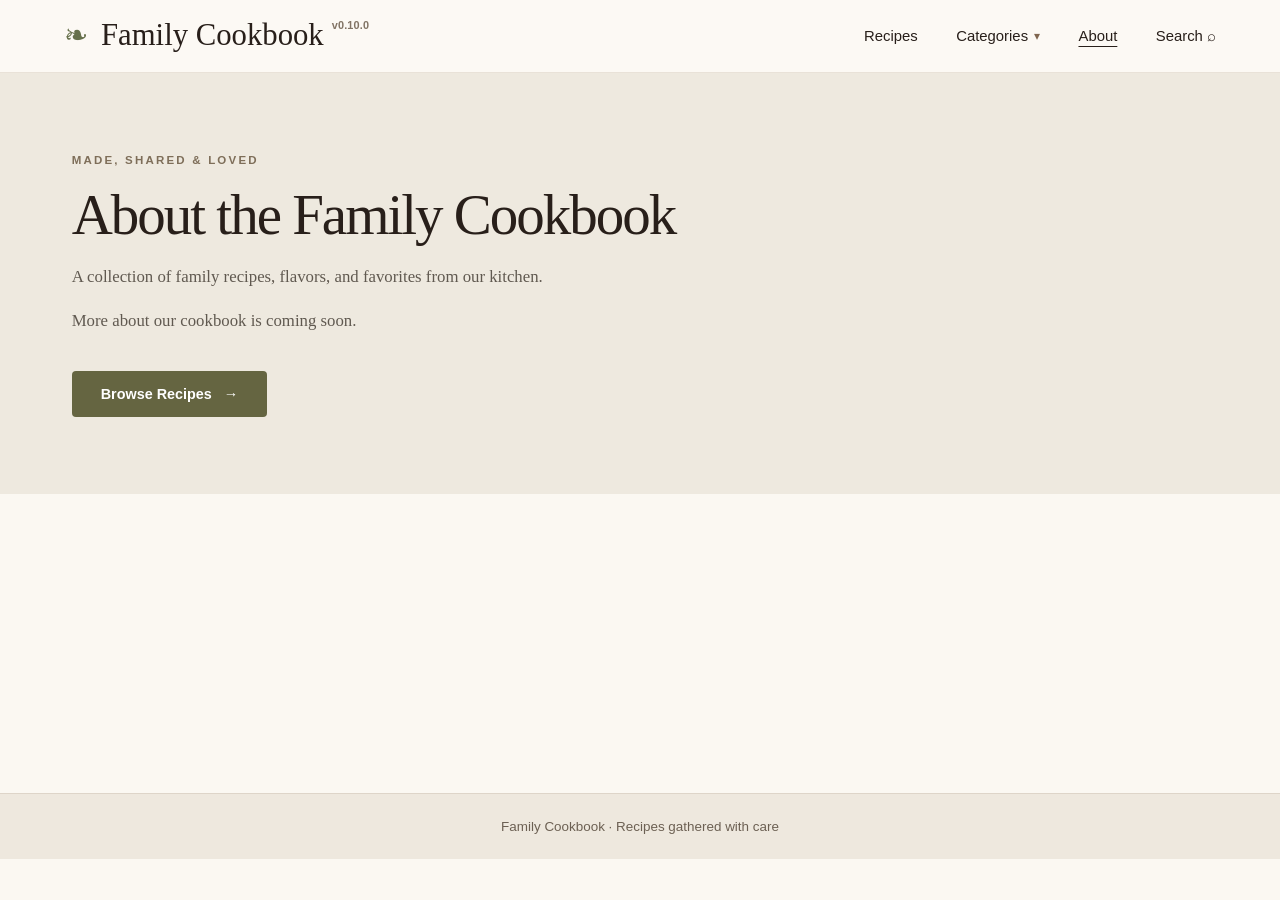
==== about.html @ 4b043034 "Add Family Cookbook About placeholder page" ====
<!doctype html>
<html lang="en">
<head>
  <meta charset="utf-8">
  <meta name="viewport" content="width=device-width, initial-scale=1">
  <meta name="description" content="About the Family Cookbook.">
  <title>About | Family Cookbook</title>
  <link rel="stylesheet" href="./src/styles/cookbook.css?v=0.7.7">
  <link rel="stylesheet" href="./src/styles/editor.css?v=0.7.8">
  <link rel="stylesheet" href="./src/styles/home.css?v=7">
  <link rel="stylesheet" href="./src/styles/site-header.css?v=4">
  <script defer src="./src/scripts/header-categories.js?v=2"></script>
  <style>
    .homepage.about-page .about-main { min-height: calc(100vh - 180px); }
    .homepage.about-page .hero { grid-template-columns: minmax(0, 1fr); }
    .homepage.about-page .hero-copy { max-width: 840px; }
    .homepage.about-page .site-nav a[aria-current="page"] {
      text-decoration: underline;
      text-underline-offset: 5px;
    }
  </style>
</head>
<body class="homepage about-page">
  <header class="site-header">
    <a class="brand" href="./" aria-label="Family Cookbook home"><span class="brand-mark" aria-hidden="true">❧</span>Family Cookbook <span class="app-version">v0.10.0</span></a>
    <nav class="site-nav" aria-label="Main navigation">
      <a href="./directory.html">Recipes</a>
      <details class="header-categories" id="headerCategories">
        <summary>Categories <span class="menu-chevron" aria-hidden="true">▾</span></summary>
        <div class="header-categories-menu" role="group" aria-label="Recipe categories">
          <a href="./directory.html?category=Soups%2C%20Stews%20%26%20Chili">Soups, Stews &amp; Chili</a>
          <a href="./directory.html?category=Main%20Dishes">Main Dishes</a>
          <a href="./directory.html?category=Pizza%2C%20Pasta%20%26%20Noodles">Pizza, Pasta &amp; Noodles</a>
          <a href="./directory.html?category=Sides%2C%20Breads%20%26%20Grains">Sides, Breads &amp; Grains</a>
          <a href="./directory.html?category=Sauces%2C%20Condiments%20%26%20Seasonings">Sauces, Condiments &amp; Seasonings</a>
          <a href="./directory.html?category=Breakfast%20%26%20Brunch">Breakfast &amp; Brunch</a>
          <a href="./directory.html?category=Desserts%20%26%20Baking">Desserts &amp; Baking</a>
          <a href="./directory.html?category=Drinks%20%26%20Cocktails">Drinks &amp; Cocktails</a>
          <a href="./directory.html?category=Techniques%20%26%20Guides">Techniques &amp; Guides</a>
        </div>
      </details>
      <a href="./about.html" aria-current="page">About</a>
      <a href="./directory.html#recipeSearch" id="searchShortcut">Search ⌕</a>
    </nav>
  </header>
  <main class="about-main">
    <section class="hero" aria-labelledby="aboutTitle">
      <div class="hero-copy">
        <span class="eyebrow">Made, shared &amp; loved</span>
        <h1 id="aboutTitle">About the Family Cookbook</h1>
        <p>A collection of family recipes, flavors, and favorites from our kitchen.</p>
        <p>More about our cookbook is coming soon.</p>
        <a class="button" href="./directory.html">Browse Recipes &nbsp; →</a>
      </div>
    </section>
  </main>
  <footer class="site-footer">Family Cookbook · Recipes gathered with care</footer>
</body>
</html>
---- src/styles/cookbook.css ----
/* Cookbook v0.4 — Editorial Right-Strip. Page 1 photo only. */
:root {
  --page-width: 8.5in;
  --page-height: 11in;
  --safe-margin: 0.38in;
  --home-photo-inset: 0.19in;
  --strip-fraction: .28;
  --photo-width: 2.1672in;
  --photo-gap: .18in;
  --paper: #fcf9f4;
  --ink: #251e1a;
  --accent: #904928;
  --rule: #b08a76;
  --ingredient-paper: #f2eae1;
  --body-size: 10pt;
  --body-line-height: 1.3;
  --step-gap: 8px;
  --section-gap: 13px;
  --title-size: 26pt;
  --font-serif: Georgia, "Times New Roman", serif;
  --font-sans: Arial, Helvetica, sans-serif;
}
* { box-sizing: border-box; }
body { margin: 0; background: #e7e3df; color: var(--ink); font-family: var(--font-serif); }
#pages { display: flex; flex-direction: column; align-items: center; gap: 22px; padding: 24px 12px 48px; }
.sheet { width: var(--page-width); height: var(--page-height); position: relative; overflow: hidden; flex: none; background: var(--paper); box-shadow: 0 5px 22px #0002; break-after: page; }
.sheet:last-child { break-after: auto; }
.photo-strip { position: absolute; right: var(--home-photo-inset); top: 0; bottom: 0; width: var(--photo-width); background-position: center; background-size: cover; }
body.commercial .photo-strip { right: 0; }
.sheet.has-photo .content { right: calc(var(--home-photo-inset) + var(--photo-width) + var(--photo-gap)); }
.content { position: absolute; top: var(--safe-margin); bottom: var(--safe-margin); left: var(--safe-margin); right: var(--safe-margin); display: flex; flex-direction: column; min-height: 0; }
.category { font: 700 9pt var(--font-sans); letter-spacing: 2px; color: var(--accent); display: flex; align-items: center; gap: 12px; margin: 0 0 13px; }
.category::after { content: ""; height: 1px; background: var(--accent); flex: 1; }
h1 { font-size: var(--title-size); line-height: 1.01; margin: 0 0 4px; }
.subtitle { font-size: 15pt; line-height: 1.15; font-style: italic; margin-bottom: 12px; }
.metadata { font: 700 8.5pt var(--font-sans); letter-spacing: .6px; margin-bottom: 15px; }
.headnote { font-style: italic; font-size: var(--body-size); line-height: var(--body-line-height); margin: 0 0 var(--section-gap); }
.ingredients { background: var(--ingredient-paper); border-radius: 7px; padding: 11px 12px; margin-bottom: var(--section-gap); break-inside: avoid; }
.section-heading { display: flex; gap: 12px; align-items: center; color: var(--accent); font-size: 13pt; letter-spacing: 1.5px; margin: 0 0 10px; }
.section-heading::after { content: ""; height: 1px; flex: 1; background: var(--rule); }
.ingredients ul { columns: 1; column-gap: 18px; column-rule: 1px solid #d6c1b3; padding: 0; margin: 0; font-size: var(--body-size); line-height: var(--body-line-height); }
.ingredients.two-column > ul { columns: 2; }
.ingredients li { break-inside: avoid; margin: 0 0 4px; margin-inline-start: 19px; }
.ingredients li::marker { color: var(--accent); }
.steps { list-style: none; margin: 0; padding: 0; }
.steps > li.recipe-step { display: grid; grid-template-columns: 24px minmax(0, 1fr); column-gap: 10px; align-items: start; padding: 0; margin-bottom: var(--step-gap); break-inside: avoid; font-size: var(--body-size); line-height: var(--body-line-height); }
.step-num { position: static; grid-column: 1; align-self: start; margin-top: 1px; background: var(--accent); color: white; border-radius: 50%; width: 23px; height: 23px; display: flex; align-items: center; justify-content: center; font: 700 10pt/1 var(--font-sans); font-variant-numeric: lining-nums tabular-nums; padding-block-start: 1px; flex: none; }
.step-copy { grid-column: 2; min-width: 0; overflow-wrap: break-word; }
.running-head { font: 700 9pt var(--font-sans); border-bottom: 1px solid var(--rule); padding-bottom: 9px; margin-bottom: 14px; color: var(--accent); }
.source { font: italic 8.4pt/1.25 var(--font-serif); margin-top: 10px; border-top: 1px solid var(--rule); padding-top: 8px; }
.source a, .source a:visited { color: var(--accent); text-decoration: underline; text-underline-offset: .15em; }
.source a:hover, .source a:focus-visible { color: var(--ink); }
.source a:focus-visible { outline: 1px solid var(--accent); outline-offset: 2px; }
.page-num { position: absolute; left: var(--safe-margin); bottom: 12px; font: 8pt var(--font-sans); color: #9d8374; }
.section-heading { break-after: avoid; }
.recipe-header, .ingredients, .steps, .source, .related-section, .component-note { flex-shrink: 0; }
.ingredients .ingredient-groups { column-fill: balance; }
.stage-heading { break-after: avoid; }
.photo-placeholder { background: linear-gradient(155deg,#44382e 0%,#92775f 52%,#3b302a 100%); }
.sheet:not(.has-photo) .content { right: var(--safe-margin); }
@media screen and (max-width:900px) {
  #pages { align-items: flex-start; overflow-x: auto; }
  .sheet { margin: 0 auto; }
}
/* Only page 1 receives .has-photo. Continuation pages use full-width .content. */
@media print {
  @page { size: letter; margin: 0; }
  html, body { margin: 0 !important; background: white !important; }
  #pages { display: block; padding: 0; margin: 0; }
  .sheet { box-shadow: none; width: 8.5in; height: 11in; print-color-adjust: exact; -webkit-print-color-adjust: exact; }
  .photo-strip, .ingredients, .step-num { -webkit-print-color-adjust: exact; print-color-adjust: exact; }
}

/* Photo <img> uses the same cover crop on screen and in print. */
.photo-strip { overflow: hidden; }
.photo-strip > .strip-image { position:absolute; inset:0; width:100%; height:100%; object-fit:cover; object-position:center; }
.photo-strip > .strip-image[hidden] { display:none; }

.draft-badge {
  display: inline-block;
  margin-inline-start: .3em;
  padding: .1em .45em;
  border: 1px solid var(--rule);
  border-radius: 4px;
  background: var(--ingredient-paper);
  color: var(--accent);
  font: 700 .75rem/1.25 var(--font-sans);
  letter-spacing: normal;
  white-space: nowrap;
}
.category .draft-badge { margin-inline-start: 0; font-size: 8pt; }

/* Optional ingredient-specific notes, between Ingredients and Directions. */
.ingredient-notes {
  margin: 0 0 var(--section-gap);
  padding: 0 1px;
  font: italic var(--body-size)/var(--body-line-height) var(--font-serif);
  break-inside: avoid;
}
.ingredient-notes .section-heading {
  margin-bottom: 7px;
  font-style: normal;
}
.ingredient-notes ul {margin:0;padding-left:19px}
.ingredient-notes li {margin:0 0 5px;break-inside:avoid;overflow-wrap:anywhere}
.ingredient-notes li::marker {color:var(--accent)}
---- src/styles/editor.css ----
.toolbar{background:#202024;color:#fff;font-family:Arial,sans-serif;padding:12px 18px;box-shadow:0 2px 12px #0005}
.toolbar-heading{display:flex;align-items:center;justify-content:space-between;gap:12px;margin-bottom:10px}
.toolbar-heading small{font-weight:400;opacity:.7;padding-left:8px}.toolbar-heading span{font-size:12px;opacity:.75}
.controls{display:flex;gap:14px;align-items:center;flex-wrap:wrap}
.controls label{display:flex;gap:7px;align-items:center;font-size:12px}
.controls select,.controls input,.controls button{accent-color:#b76a48}
.controls select,.controls button{border:0;border-radius:5px;padding:7px;background:#f8f4ef;color:#29221e}
.controls button{cursor:pointer;font-weight:700}.controls output{min-width:35px}
.status{margin-top:9px;color:#edd4ba;font-size:12px}
.photo-placeholder{height:100%;display:flex;justify-content:center;align-items:center;text-align:center;padding:14px;color:#fff7e9;font:700 12px/1.6 Arial,sans-serif;letter-spacing:1px;background:linear-gradient(130deg,#46352c,#80654e 50%,#352822)}
.photo-placeholder span{writing-mode:vertical-rl}
.ingredient-group{break-inside:avoid;margin-bottom:8px}
.ingredient-group h3{font:700 9pt Arial,sans-serif;letter-spacing:.8px;color:#904928;margin:0 0 5px}
.ingredient-group ul{columns:unset}
.ingredients.grouped .ingredient-groups{columns:2;column-gap:18px;column-rule:1px solid #d6c1b3}
.related-section{margin-top:14px;border-top:1px solid #b08a76;padding-top:8px;font-size:var(--body-size)}
.related-section h3{color:#904928;font-size:11pt;margin:8px 0 5px}
.related-section p{margin:3px 0 9px;line-height:var(--body-line-height)}
.related-section ul{padding-left:18px;margin:3px 0 8px}
.related-section li{margin:0 0 3px}
.overflow-warning{color:#a42e24;font:700 9pt Arial,sans-serif;margin-top:5px}
@media print{.recipe-action-rail{display:none!important}.photo-placeholder{print-color-adjust:exact;-webkit-print-color-adjust:exact}}

/* Keep page height measurements honest. */
.content > * { flex-shrink: 0; }
.steps .stage-heading{display:block;padding-left:0;margin:11px 0 7px;font:bold 9.5pt Arial,sans-serif;letter-spacing:.5px;color:var(--accent);break-after:avoid}
.component-note{font:italic var(--body-size)/1.3 Georgia,serif;margin:4px 0 10px}

/* Keep hidden controls genuinely hidden, despite flex label styling. */
.controls [hidden] { display: none !important; }
.controls input[type=range] { width: 92px; }
.controls select:focus-visible,.controls button:focus-visible,.controls input:focus-visible { outline: 2px solid #ffd2aa; outline-offset: 2px; }
.ingredients.one-column > ul { columns: 1; }
.ingredients.two-column > ul { columns: 2; }
.related-section { break-inside: avoid; }
.stage-heading { break-inside: avoid; }

@media screen {
  .cookbook-layout {
    display: grid;
    grid-template-columns: clamp(20rem, 25vw, 23rem) minmax(0, 1fr);
    align-items: start;
  }

  .cookbook-layout #pages { grid-column: 2; grid-row: 1; }

  .recipe-sidebar {
    grid-column: 1;
    grid-row: 1;
    display: grid;
    gap: 10px;
    padding: 24px 18px;
    background: var(--paper);
    border-inline-end: 1px solid #d6c1b3;
    font: 600 13px var(--font-sans);
  }

  .recipe-sidebar summary {
    padding: 5px 0;
    cursor: pointer;
    color: var(--accent);
  }

  .recipe-sidebar :is(button, a) {
    display: block;
    width: 100%;
    padding: 7px 8px;
    border: 0;
    border-radius: 4px;
    background: transparent;
    color: var(--ink);
    cursor: pointer;
    text-align: start;
    font: 400 14px var(--font-sans);
  }

  .recipe-sidebar :is(button, a):hover,
  .recipe-sidebar :is(button, a)[aria-current],
  .recipe-sidebar :is(button, a)[aria-pressed="true"] {
    background: var(--ingredient-paper);
  }

  .recipe-sidebar :is(button, a)[aria-current],
  .recipe-sidebar :is(button, a)[aria-pressed="true"] {
    font-weight: 700;
  }

  .recipe-sidebar .recipe-versions {
    margin-inline-start: 8px;
    border-inline-start: 1px solid var(--rule);
  }

  .recipe-sidebar .sidebar-category {
    min-width: 0;
    border-bottom: 1px solid #e0d4c7;
    padding-bottom: 4px;
  }
  .recipe-sidebar .sidebar-category-title,
  .recipe-sidebar .sidebar-subcategory-title {
    display: flex;
    justify-content: space-between;
    align-items: baseline;
    gap: 9px;
    list-style: none;
    line-height: 1.35;
  }
  .recipe-sidebar .sidebar-category-title::-webkit-details-marker,
  .recipe-sidebar .sidebar-subcategory-title::-webkit-details-marker { display: none; }
  .recipe-sidebar .sidebar-category-title {
    font: 600 15px/1.35 Georgia, serif;
    padding: 11px 2px;
  }
  .recipe-sidebar .sidebar-category-title::before,
  .recipe-sidebar .sidebar-subcategory-title::before {
    content: "▸";
    flex: 0 0 auto;
    font: 12px var(--font-sans);
    color: var(--accent);
  }
  .recipe-sidebar .sidebar-category[open] > .sidebar-category-title::before,
  .recipe-sidebar .sidebar-subcategory[open] > .sidebar-subcategory-title::before {
    content: "▾";
  }
  .recipe-sidebar .sidebar-category-title > span:first-child,
  .recipe-sidebar .sidebar-subcategory-title > span:first-child {
    flex: 1 1 auto;
    min-width: 0;
  }
  .recipe-sidebar .sidebar-count {
    padding: 4px 8px;
    border-radius: 999px;
    background: #eae1d5;
    color: #75604e;
    font: 600 11px var(--font-sans);
  }
  .recipe-sidebar .sidebar-subcategory {
    margin: 0 0 2px 8px;
    padding: 0 0 5px 8px;
    border-left: 1px solid #e0d4c7;
  }
  .recipe-sidebar .sidebar-subcategory-title {
    font: 600 12px/1.35 var(--font-sans);
    color: var(--accent);
    padding: 10px 2px 7px;
  }
  .recipe-sidebar .sidebar-subcount {
    color: #8b7c71;
    font: 400 11px var(--font-sans);
  }
  .recipe-sidebar .sidebar-recipe-link {
    font-size: 13px;
    line-height: 1.4;
    padding: 7px 10px;
    overflow-wrap: break-word;
  }

  .recipe-sidebar :is(summary, button, a):focus-visible {
    outline: 2px solid var(--accent);
    outline-offset: 2px;
  }
}

@media screen and (max-width: 1120px) {
  .cookbook-layout #pages {
    align-items: flex-start;
    overflow-x: auto;
  }
}

@media screen and (max-width: 760px) {
  .cookbook-layout {
    grid-template-columns: minmax(0, 1fr);
  }

  .recipe-sidebar {
    grid-row: 2;
    padding: 12px 16px;
    border-inline-end: 0;
    border-top: 1px solid #d6c1b3;
  }

  .cookbook-layout #pages {
    grid-column: 1;
    gap: 0;
    padding: 12px;
  }

  /* The pagination pass measures Letter sheets before the mobile layout reflows them. */
  #pages:not(.measuring) {
    --body-size: 1rem;
    --body-line-height: 1.5;
  }

  #pages:not(.measuring) .sheet {
    width: 100%;
    height: auto;
  }

  #pages:not(.measuring) .content {
    position: static;
    padding: 20px 16px;
  }

  #pages:not(.measuring) .photo-strip {
    position: relative;
    inset: auto;
    width: 100%;
    height: 8rem;
  }

  #pages:not(.measuring) :is(.ingredients.two-column > ul, .ingredients.grouped .ingredient-groups) {
    columns: 1;
  }

  #pages:not(.measuring) :is(.running-head, .page-num) {
    display: none;
  }

  #pages:not(.measuring) .source { font-size: .875rem; }
}

@media print {
  .recipe-sidebar { display: none !important; }
}

[hidden] { display: none !important; }

.recipe-index {
  max-width: 68rem;
  margin: 0 auto;
  padding: clamp(24px, 5vw, 64px);
}

.recipe-index h1 { margin-bottom: 24px; }

.recipe-outline {
  display: grid;
  grid-template-columns: repeat(auto-fit, minmax(min(100%, 15rem), 1fr));
  gap: 18px;
}

.recipe-outline section {
  padding: 18px 20px;
  border-top: 2px solid var(--rule);
  background: var(--paper);
}

.recipe-outline h2 {
  margin: 0 0 8px;
  color: var(--accent);
  font-size: 1.15rem;
}

.recipe-outline ul { margin: 0; padding-inline-start: 1.2em; }
.recipe-outline li + li { margin-top: 6px; }
.recipe-outline a { color: var(--ink); text-underline-offset: .17em; }
.recipe-outline a:hover, .recipe-outline a:focus-visible { color: var(--accent); }
.recipe-sidebar a { text-decoration: none; }

.recipe-action-rail {
  grid-column: 2;
  grid-row: 1;
  z-index: 40;
  /* Anchor to the right edge of the centered US Letter sheet instead of
     the far right edge of the flexible recipe-view grid. */
  justify-self: center;
  align-self: start;
  position: sticky;
  top: 18px;
  margin: 20px 0 0;
  transform: translateX(calc(var(--page-width) / 2 - 5px));
  display: flex;
  flex-direction: column;
  align-items: stretch;
  gap: 7px;
  width: 44px;
  pointer-events: auto;
}
@media screen and (min-width: 1100px) {
  .cookbook-layout #pages { padding-right: 78px; }
}
@media screen and (max-width: 1099px) {
  .recipe-action-rail { position: fixed; top: 84px; right: 12px; margin: 0; transform: none; }
}
@media screen and (max-width: 760px) {
  /* Keep actions near the top of the recipe instead of Safari's bottom bar. */
  .recipe-action-rail {
    top: clamp(96px, 24dvh, 210px);
    bottom: auto;
    right: 12px;
  }
  /* A compact viewport must never clip the print controls offscreen. */
  .print-menu .toolbar {
    max-height: calc(100dvh - clamp(96px, 24dvh, 210px) - 16px - env(safe-area-inset-bottom, 0px));
    overflow-y: auto;
    overscroll-behavior: contain;
    -webkit-overflow-scrolling: touch;
  }
}

.print-menu { pointer-events: auto; }

.print-menu summary,.recipe-icon-button {
  display:flex;align-items:center;justify-content:center;
  width:44px;height:44px;border:0;border-radius:9px;
  background:#202024;color:#fff;box-shadow:0 2px 10px #0003;
  cursor:pointer;list-style:none;
}
.print-menu summary::-webkit-details-marker { display:none }
.print-menu summary svg,.recipe-icon-button svg {
  width:21px;height:21px;fill:none;stroke:currentColor;
  stroke-width:1.8;stroke-linecap:round;stroke-linejoin:round;
}
.print-menu summary:focus-visible,.recipe-icon-button:focus-visible,
.recipe-save-button:focus-visible,.recipe-cancel-button:focus-visible {
  outline:2px solid var(--accent);outline-offset:3px;
}
.recipe-icon-button[aria-pressed="true"]{background:#8b5033}
.recipe-action-rail .recipe-save-button,.recipe-action-rail .recipe-cancel-button {
  min-height:44px;padding:0 14px;border:0;border-radius:8px;
  font:700 13px Arial,sans-serif;cursor:pointer;box-shadow:0 2px 10px #0002;
}
.recipe-action-rail .recipe-save-button{background:#566343;color:#fff}
.recipe-action-rail .recipe-cancel-button{background:#f8f4ef;color:#54493d}
.recipe-action-rail [hidden]{display:none!important}
.print-menu .toolbar {
  position: absolute;
  left: calc(100% + 10px);
  top: 0;
  width: min(260px, calc(100vw - 68px));
  max-height: calc(100vh - 72px);
  max-height: calc(100dvh - 72px);
  overflow-y: auto;
  border-radius: 8px;
}

.print-menu .toolbar-heading { flex-wrap: wrap; gap: 5px 12px; }
.print-menu .controls { display: grid; grid-template-columns: minmax(0, 1fr); gap: 8px; }
.print-menu .controls label { flex-wrap: wrap; min-height: 36px; font-size: 14px; }
.print-menu .controls input[type=range] { width: clamp(70px, 30vw, 128px); }
.print-menu .controls select,.print-menu .controls button { min-height: 44px; font-size: 16px; }

@media (prefers-reduced-motion: no-preference) {
  .print-menu[open] .toolbar { animation: reveal-print-menu 160ms ease-out both; }
  @keyframes reveal-print-menu {
    from { opacity: 0; transform: translateY(-6px); }
    to { opacity: 1; transform: translateY(0); }
  }
}

/* Editable recipe document, preserving typographic hierarchy and semantic lists. */
.edit-sheet{height:auto!important;min-height:var(--page-height);overflow:visible!important}
.edit-sheet .content{position:relative!important;inset:auto!important;padding:var(--safe-margin);margin-right:calc(var(--photo-width) + var(--photo-gap));min-height:var(--page-height);display:block}
.edit-sheet:not(.has-photo) .content{margin-right:0}
.edit-sheet .photo-strip{height:100%;right:0}
.edit-sheet .page-num{display:none}
.edit-sheet [contenteditable="true"]{cursor:text;border-radius:3px;outline:1px dashed transparent;white-space:pre-wrap;overflow-wrap:anywhere}
.edit-sheet [contenteditable="true"]:hover{outline-color:#d4b7a5}
.edit-sheet [contenteditable="true"]:focus{outline:2px solid #ab7359;background:#fff9ef;outline-offset:3px}
.edit-sheet [contenteditable="true"]:empty:before{content:attr(data-placeholder);color:#ac9a8d;font-style:italic}
.edit-sheet .edit-main-title{font-size:var(--title-size);line-height:1.1;margin:0 0 8px}
.edit-sheet .edit-headnote{font-style:italic;line-height:1.45;margin:10px 0 16px}
.edit-sheet .edit-subtitle{font-style:italic;font-size:15pt;margin-bottom:10px}
.edit-sheet .edit-meta{display:flex;flex-wrap:wrap;gap:6px 14px;margin:0 0 14px;font:700 9pt Arial,sans-serif;color:#846048}
.edit-sheet .edit-meta label{display:flex;gap:6px;align-items:center}
.edit-sheet .edit-meta [contenteditable]{min-width:44px;font:normal 9pt Arial,sans-serif}
.edit-sheet .edit-ingredient-group{break-inside:avoid;margin-bottom:12px}
.edit-sheet .edit-ingredient-group h3{font:700 9pt Arial,sans-serif;color:#904928;margin:0 0 8px}
.edit-sheet .ingredients ul{columns:1;column-gap:22px;column-rule:1px solid #d6c1b3}
.edit-sheet .ingredients ul.two-column{columns:2}
.edit-sheet .ingredients li{margin-bottom:6px;break-inside:avoid}
.edit-sheet .edit-directions{margin-top:16px}
.edit-sheet .edit-directions ol{list-style:decimal;padding-left:30px;margin:0 0 16px}
.edit-sheet .edit-directions li{margin:0 0 10px;padding-left:6px;line-height:1.4;break-inside:avoid}
.edit-sheet .edit-directions li::marker{font:700 10pt Arial,sans-serif;color:#904928}
.edit-sheet .edit-help{font:italic 9pt Georgia,serif;color:#8b7160;margin:0 0 12px}
.recipe-save-dialog{border:1px solid #cbb8a8;border-radius:10px;padding:24px;max-width:min(520px,calc(100vw - 30px));background:#fcf8f1;color:#30271f;box-shadow:0 18px 55px #0005}
.recipe-save-dialog::backdrop{background:#1f1818a9}
.recipe-save-dialog h2{font:normal 1.5rem Georgia,serif;margin:0 0 10px}
.recipe-save-dialog p{font:14px/1.5 Arial,sans-serif}
.recipe-save-dialog label{display:block;font:700 13px/1.4 Arial,sans-serif;margin:16px 0 6px}
.recipe-save-dialog label small{display:block;font-weight:400;color:#746b61}
.recipe-save-dialog input{box-sizing:border-box;width:100%;padding:11px;border:1px solid #bfae9e;border-radius:4px;font:14px monospace}
.recipe-save-dialog .token-note{font-size:12px;color:#66574c}
.recipe-save-dialog .dialog-actions{display:flex;flex-wrap:wrap;gap:8px;justify-content:flex-end}
.recipe-save-dialog button{background:#665f42;border:0;border-radius:5px;color:#fff;padding:11px 14px;cursor:pointer}
.recipe-save-dialog #dismissSaveDialog{background:#eae1d5;color:#382e27}
.recipe-save-dialog #saveFeedback:not(:empty){padding:8px;border:1px solid #d8c3af;border-radius:4px}
@media(max-width:760px){
  /* Editing uses a readable mobile canvas; print preview retains US Letter size. */
  .edit-sheet{width:min(100%,var(--page-width));box-sizing:border-box}
  .edit-sheet .content{margin-right:0;padding:28px 18px}
  .edit-sheet .photo-strip{display:none}
  .edit-sheet .ingredients ul.two-column{columns:1}
}
@media print{
  .recipe-action-rail,.recipe-save-dialog{display:none!important}
  .edit-sheet{display:none!important}
}

/* v0.10: vertical action stack, with contextual panels next to each icon. */
.recipe-action-rail .edit-action-group,
.recipe-action-rail .rating-action-group{position:relative}
.recipe-action-rail .edit-action-options{
  position:absolute;left:calc(100% + 8px);top:0;
  display:flex;align-items:center;gap:6px;white-space:nowrap;
}
.recipe-action-rail .rating-toggle{background:#202024;color:#fff}
.recipe-action-rail .rating-toggle svg{fill:transparent}
.recipe-action-rail .rating-toggle[aria-expanded="true"]{background:#566343}
.recipe-action-rail .rating-toggle:focus-visible{outline:2px solid #9cae82;outline-offset:2px}
.recipe-action-rail .rating-options{
  position:absolute;left:calc(100% + 9px);top:0;z-index:45;
  display:flex;align-items:center;flex-wrap:wrap;gap:4px 8px;
  width:max-content;max-width:min(300px,calc(100vw - 75px));
  padding:7px 10px;background:#fcf9f4;border:1px solid #dbcbbd;border-radius:7px;
  box-shadow:0 3px 12px #0002;color:#554536;font:12px Arial,sans-serif;
}
.recipe-action-rail .rating-options-label{flex-basis:100%;font-size:11px}
.recipe-action-rail .rating-stars{display:flex;gap:0}
.recipe-action-rail .rating-stars button{
  background:transparent;border:0;color:#a69b8c;
  cursor:pointer;font:28px/1 Arial,sans-serif;padding:0 1px;
}
.recipe-action-rail .rating-stars button.selected{color:#efad19}
.recipe-action-rail .rating-stars button:hover,
.recipe-action-rail .rating-stars button:focus-visible{color:#d78c12}
.recipe-action-rail .rating-options .clear-rating{
  border:1px solid #d9c8b7;background:#fff7ef;color:#725847;
  border-radius:4px;cursor:pointer;padding:5px 7px;font:11px Arial,sans-serif;
}
.recipe-action-rail .rating-status{font:11px Arial,sans-serif;color:#6b6156}
.recipe-header .recipe-rating{margin:6px 0 10px;display:flex;align-items:center;gap:9px;font:12px Arial,sans-serif;color:#756755}
.recipe-header .recipe-rating .rating-glyphs{font:18px/1 Arial,sans-serif;letter-spacing:1px;color:#d59c22}
.recipe-header .recipe-rating.unrated .rating-glyphs{color:#b7a99b}
.edit-sheet .edit-recipe-rating{margin:8px 0 12px;font:12px Arial,sans-serif;color:#756755}
.edit-sheet .edit-recipe-rating .rating-glyphs{font:18px Arial,sans-serif;color:#d59c22}
@media screen and (max-width:1099px){
  .print-menu .toolbar,
  .recipe-action-rail .edit-action-options,
  .recipe-action-rail .rating-options{left:auto;right:calc(100% + 8px)}
}
@media screen and (max-width:760px){
  .recipe-action-rail .rating-options{max-width:min(300px,calc(100vw - 70px))}
}
@media print{
  .recipe-action-rail{display:none!important}
}

/* At ordinary desktop widths the context menus open toward the recipe,
   rather than overflowing the right side of the viewport. */
@media screen and (min-width:1100px) and (max-width:1650px){
  .print-menu .toolbar,
  .recipe-action-rail .edit-action-options,
  .recipe-action-rail .rating-options{
    left:auto;
    right:calc(100% + 8px);
  }
}

/* Rating popup is independent of the pencil editor. */
.recipe-action-rail .rating-options {flex-wrap:nowrap}
.recipe-action-rail .rating-options .save-rating{
  border:0;border-radius:4px;padding:7px 10px;
  background:#566343;color:white;font:700 12px Arial,sans-serif;cursor:pointer;
}
.recipe-action-rail .rating-options .save-rating[hidden]{display:none!important}
.edit-sheet .edit-source-note{font:italic 8.4pt/1.25 var(--font-serif);margin-top:14px;
  border-top:1px solid var(--rule);padding-top:8px;min-height:20px}

/* Ratings show only stars, without numerical/unrated captions, while choosing. */
body:has(#ratingOptions:not([hidden])) .recipe-header .recipe-rating .rating-label,
body:has(#ratingOptions:not([hidden])) .edit-sheet .edit-recipe-rating .rating-label{
  display:none;
}

/* The hover preview is painted across all stars through the hovered one.
   Avoid a separate :hover color on only the individual star. */
.recipe-action-rail .rating-stars button:hover,
.recipe-action-rail .rating-stars button:focus-visible {color:inherit}
.recipe-action-rail .rating-stars button.selected,
.recipe-action-rail .rating-stars button.selected:hover,
.recipe-action-rail .rating-stars button.selected:focus-visible {color:#efad19}

/* Tab-scoped GitHub access controls; never imply an HttpOnly cookie. */
.recipe-save-dialog #githubTokenPrompt[hidden],
.recipe-save-dialog #cachedTokenNotice[hidden] {display:none!important}
.recipe-save-dialog .forget-session {background:transparent;color:#715b46;border:1px solid #cbb8a8;margin:8px 0 14px;font:12px Arial,sans-serif;padding:7px 10px}

/* Notes are always editable, but blank notes stay hidden outside edit mode. */
.edit-sheet .edit-ingredient-notes{margin:13px 0 18px}
.edit-sheet .edit-ingredient-notes li{line-height:1.45;margin-bottom:7px}
.edit-sheet .edit-ingredient-notes [contenteditable]:empty:before{
  content:attr(data-placeholder);font-style:italic;color:#ac9a8d;
}

/* Busy feedback for GitHub saves, including silent cached-token saves. */
.recipe-action-rail .is-saving,
.recipe-save-dialog .is-saving {
  cursor:wait!important;
  opacity:.86;
  white-space:nowrap;
}
.recipe-action-rail .is-saving::before,
.recipe-save-dialog .is-saving::before {
  content:"";
  display:inline-block;
  width:12px;height:12px;
  margin-right:7px;
  vertical-align:-2px;
  border:2px solid currentColor;
  border-right-color:transparent;
  border-radius:50%;
  animation:recipe-save-spin .7s linear infinite;
}
@keyframes recipe-save-spin {to {transform:rotate(360deg)}}
@media (prefers-reduced-motion:reduce){
  .recipe-action-rail .is-saving::before,
  .recipe-save-dialog .is-saving::before {animation:none;border-style:dotted}
}

/* Indicate in-flight rating commits on the star icon itself. */
.recipe-action-rail .rating-toggle.is-saving::before{content:none}
.recipe-action-rail .rating-toggle.is-saving::after{
  content:"";position:absolute;right:-4px;bottom:-4px;width:12px;height:12px;
  border:2px solid #fff;border-right-color:transparent;border-radius:50%;
  background:#566343;animation:recipe-save-spin .7s linear infinite;
}
@media(prefers-reduced-motion:reduce){
  .recipe-action-rail .rating-toggle.is-saving::after{animation:none;border-style:dotted}
}

/* Prominent, persistent rating-save feedback in the opened star menu. */
.recipe-action-rail .rating-save-progress {
  display:inline-flex;
  align-items:center;
  gap:8px;
  padding:6px 9px;
  margin-left:4px;
  border-radius:5px;
  background:#e8eee2;
  color:#34452d;
  font:700 12px/1.1 Arial,sans-serif;
  white-space:nowrap;
}
.recipe-action-rail .rating-save-progress[hidden] {display:none!important}
.recipe-action-rail .rating-save-spinner {
  width:15px;height:15px;flex:0 0 15px;
  display:inline-block;box-sizing:border-box;
  border:2.5px solid #9bac93;
  border-top-color:#34452d;
  border-radius:50%;
  animation:recipe-save-spin .65s linear infinite;
}
.recipe-action-rail .rating-options.rating-saving {
  border-color:#8ba17c;
  box-shadow:0 3px 12px #0002,0 0 0 2px #a9bea055;
}
.recipe-action-rail .rating-options.rating-saving .rating-stars button {
  cursor:wait;opacity:.8;
}
@media(prefers-reduced-motion:reduce){
  .recipe-action-rail .rating-save-spinner{animation:none;border-style:dotted}
}
---- src/styles/home.css ----
/* Family Cookbook landing page — editorial gallery */
body.homepage{background:#fbf8f2;color:#281f1a}
.homepage a{color:inherit}
.homepage .hero{display:grid;grid-template-columns:minmax(0,1fr) minmax(0,1.15fr);min-height:380px;background:#eee9df}
.homepage .hero-copy{align-self:center;padding:clamp(40px,6vw,92px) clamp(24px,5.6vw,90px);max-width:720px}
.homepage .eyebrow{font:700 .72rem/1.4 Arial,sans-serif;letter-spacing:.19em;text-transform:uppercase;color:#7e6e59}
.homepage .hero h1{font:normal clamp(2.45rem,4.45vw,5.1rem)/1.06 Georgia,serif;letter-spacing:-.035em;margin:17px 0 19px}
.homepage .hero p{max-width:31rem;color:#605950;font:1.05rem/1.6 Georgia,serif}
.homepage .hero-photo{background:#b4a190 url('../../public/images/latvian-stew.jpg') center 53%/cover no-repeat;min-height:370px}
.homepage .button{display:inline-flex;align-items:center;justify-content:center;margin-top:20px;background:#656541;color:#fff;padding:15px 29px;border-radius:4px;font:600 .9rem Arial,sans-serif;text-decoration:none;transition:background .15s ease,transform .15s ease}
.homepage .button:hover{background:#4d5031;transform:translateY(-2px)}
.homepage .home-container{max-width:1330px;margin:auto;padding-inline:clamp(18px,3.3vw,44px)}
.homepage .categories{padding-block:35px 46px}
.homepage .category-grid{display:grid;grid-template-columns:repeat(5,minmax(0,1fr));gap:14px}
.homepage .category-card{display:block;overflow:hidden;background:#f2ebe1;border-radius:6px;text-align:center;text-decoration:none;box-shadow:0 1px 0 #e3dcd3;transition:transform .15s ease,box-shadow .15s ease}
.homepage .category-card:hover,.homepage .category-card:focus-visible{transform:translateY(-4px);box-shadow:0 9px 25px #291b141b}
.homepage .category-card img{display:block;width:100%;height:clamp(120px,17vw,220px);object-fit:cover;background:#dfd4c8}
.homepage .category-card span{display:block;padding:14px 8px;font:normal clamp(1.15rem,1.7vw,1.65rem) Georgia,serif}
.homepage .featured{background:#f0ebe3;padding-block:32px}
.homepage .featured-grid{display:grid;grid-template-columns:minmax(180px,.85fr) repeat(3,minmax(0,1fr));gap:18px;align-items:start}
.homepage .featured-title h2{font:italic normal clamp(1.9rem,3vw,3rem)/1.1 Georgia,serif;margin:10px 0 14px}
.homepage .featured-title .eyebrow{display:block}
.homepage .featured-title .eyebrow:after{content:"";display:block;width:55px;height:2px;background:#ac6448;margin-top:16px}
.homepage .featured a{text-decoration:none}
.homepage .featured img{display:block;width:100%;aspect-ratio:1.75;object-fit:cover;border-radius:4px}
.homepage .featured h3{font:normal 1.25rem Georgia,serif;margin:10px 0 4px}
.homepage .featured p{font:.84rem/1.45 Arial,sans-serif;color:#675b51;margin:0}
.homepage .featured a:hover h3{text-decoration:underline;text-underline-offset:3px}
.homepage .directory{padding-block:36px 75px;scroll-margin-top:20px}
.homepage .directory-header{border-top:1px solid #b9aea3;padding-top:22px}
.homepage .directory-header h2{font:normal clamp(2.25rem,3.5vw,3.6rem)/1.1 Georgia,serif;margin:0 0 8px}
.homepage .directory-tools{display:flex;align-items:end;gap:18px;flex-wrap:wrap;margin:24px 0 12px}
.homepage .search-control{flex:1 1 280px}
.homepage .cuisine-control{flex:0 1 230px}
.homepage .directory-tools label{font:700 .76rem/1.6 Arial,sans-serif;color:#65594b}
.homepage .directory-tools input,.homepage .directory-tools select{display:block;width:100%;min-height:46px;border:1px solid #cfc3b7;border-radius:5px;background:#fffdf9;padding:11px 13px;color:#302720;font:1rem Arial,sans-serif}
.homepage .directory-tools :is(input,select):focus-visible{outline:2px solid #6c7046;outline-offset:2px}
.homepage .directory-tools .reset-button{background:transparent;border:0;padding:12px 8px;color:#6c7046;text-decoration:underline;cursor:pointer;font:600 .85rem Arial,sans-serif}
.homepage .directory-status{color:#71685f;font:.85rem Arial,sans-serif;margin:16px 0 20px}
.homepage .recipe-outline.category-results{display:grid;grid-template-columns:repeat(3,minmax(0,1fr));gap:28px 24px}
.homepage .recipe-outline.category-results section{border:0;border-top:1px solid #cbbdaf;background:none;padding:16px 0 0;min-width:0}
.homepage .recipe-outline.category-results h2{color:#8c4d31;text-transform:uppercase;letter-spacing:.15em;font:700 .8rem Arial,sans-serif;margin:0 0 14px}
.homepage .recipe-outline.category-results ul{padding-left:19px}
.homepage .recipe-outline.category-results li{line-height:1.48;margin-bottom:12px;padding-left:2px}
.homepage .recipe-outline.category-results a{font-size:1.03rem;text-decoration:underline;text-decoration-color:#aca38c}
.homepage .recipe-cuisine{display:block;color:#73695f;font:.76rem/1.5 Arial,sans-serif;margin-top:2px}
.homepage .site-footer{border-top:1px solid #ded5c9;background:#eee8de;text-align:center;padding:25px 20px;color:#6c6053;font:.84rem Arial,sans-serif}
.homepage .site-footer a{text-underline-offset:3px}
@media(max-width:930px){.homepage .featured-grid{grid-template-columns:repeat(3,minmax(0,1fr))}.homepage .featured-title{grid-column:1/-1}.homepage .recipe-outline.category-results{grid-template-columns:repeat(2,minmax(0,1fr))}}
@media(max-width:680px){.homepage .hero{grid-template-columns:1fr}.homepage .hero-photo{order:-1;min-height:225px}.homepage .hero-copy{padding:32px 24px 38px}.homepage .hero h1{font-size:clamp(2.2rem,9vw,3.4rem)}.homepage .category-grid{grid-template-columns:repeat(2,minmax(0,1fr))}.homepage .category-card img{height:150px}.homepage .featured-grid{grid-template-columns:1fr 1fr}.homepage .featured-title{grid-column:1/-1}.homepage .recipe-outline.category-results{grid-template-columns:1fr}.homepage .directory-tools{align-items:stretch}.homepage .directory-tools label{flex:1 1 100%}}
@media(max-width:430px){.homepage .featured-grid{grid-template-columns:1fr}.homepage .category-card img{height:130px}}
@media(prefers-reduced-motion:reduce){.homepage .button,.homepage .category-card{transition:none}}


/* Expandable dish-type directory */
.homepage .directory-tools .protein-control{flex:0 1 200px}
.homepage .group-nav{display:flex;flex-wrap:wrap;gap:9px;margin:24px 0 20px}
.homepage .group-nav button{appearance:none;cursor:pointer;border:1px solid #c9bfb0;background:#fbf7ef;color:#51463c;border-radius:999px;padding:10px 16px;font:600 .84rem/1.3 Arial,sans-serif;transition:background .15s,border-color .15s}
.homepage .group-nav button[aria-pressed=true],.homepage .group-nav button:hover{background:#606344;border-color:#606344;color:#fff}
.homepage .group-nav button:focus-visible{outline:2px solid #8c4d31;outline-offset:3px}
.homepage .recipe-outline.category-results{display:grid;grid-template-columns:repeat(2,minmax(0,1fr));gap:16px 23px;align-items:start}
.homepage .recipe-outline.category-results .taxonomy-section{border:1px solid #ddd1c2;background:#fffcf7;border-radius:6px;padding:0;min-width:0;overflow:hidden}
.homepage .group-details > summary{list-style:none;cursor:pointer;display:flex;align-items:center;justify-content:space-between;gap:10px;min-height:64px;padding:17px 20px;color:#322923;font:normal clamp(1.15rem,1.5vw,1.4rem)/1.3 Georgia,serif}
.homepage .group-details > summary::-webkit-details-marker,.homepage .subcategory-details > summary::-webkit-details-marker{display:none}
.homepage .group-details > summary:after{content:"+";font:1.3rem Arial,sans-serif;color:#8e7f6e;margin-left:auto}
.homepage .group-details[open] > summary:after{content:"−"}
.homepage .group-details[open] > summary{border-bottom:1px solid #e1d7cb;background:#f4eee4}
.homepage .group-details > summary small{font:600 .8rem Arial,sans-serif;color:#736857;background:#e9e1d4;border-radius:999px;min-width:29px;text-align:center;padding:5px 8px}
.homepage .subcategory-list{padding:8px 18px 16px}
.homepage .subcategory-details{border-bottom:1px solid #e7ded3;padding:4px 0}
.homepage .subcategory-details:last-child{border-bottom:0}
.homepage .subcategory-details > summary{list-style:none;display:flex;justify-content:space-between;gap:12px;align-items:center;cursor:pointer;padding:12px 4px;font:700 .88rem/1.4 Arial,sans-serif;letter-spacing:.035em;color:#855238}
.homepage .subcategory-details > summary:before{content:"▸";color:#9a745b;margin-right:4px}
.homepage .subcategory-details[open] > summary:before{content:"▾"}
.homepage .subcategory-details > summary span{flex:1}
.homepage .subcategory-details > summary small{font:normal .77rem Arial,sans-serif;color:#8b8072}
.homepage .subcategory-details ul{list-style:disc;margin:0 0 12px;padding-left:25px}
.homepage .subcategory-details li{margin:8px 0;font-size:.95rem}
.homepage .subcategory-details a{color:#3e362e}
.homepage .subcategory-details a:hover{color:#8c4d31}
.homepage .recipe-outline.category-results .subcategory-details h2{font:inherit}
@media(max-width:760px){.homepage .recipe-outline.category-results{grid-template-columns:1fr}.homepage .directory-tools .protein-control{flex:1 1 100%}.homepage .group-nav{gap:7px}.homepage .group-nav button{font-size:.77rem;padding:9px 12px}}
@media(prefers-reduced-motion:reduce){.homepage .group-nav button{transition:none}}

/* Automatically updated newest recipe cards. */
.homepage .recent-recipes{display:contents}
.homepage .recent-recipe{display:block;min-width:0}
.homepage .featured-photo-placeholder{display:flex;justify-content:center;align-items:center;aspect-ratio:1.75;border-radius:4px;background:linear-gradient(145deg,#d8c6aa,#e9dfcc 57%,#c2c8ad);color:#605847}
.homepage .featured-photo-placeholder span{padding:12px 16px;text-align:center;font:italic 1rem Georgia,serif}
.homepage .recent-recipe .draft-badge{display:inline-block;vertical-align:middle;margin-left:4px;padding:3px 6px;background:#f4dcae;color:#684727;border:1px solid #d9b976;border-radius:3px;font:700 .61rem/1 Arial,sans-serif;letter-spacing:.02em}
.homepage .featured .recent-recipe img{width:100%}

/* A single URL now hosts the landing page and individual recipes. */
.homepage.recipe-open{background:#e7e3df}
.homepage.recipe-open > #homeContent,
.homepage.recipe-open > .site-footer{display:none}
.homepage #recipeView[hidden],
.homepage #recipeIndex[hidden]{display:none!important}
@media print{
  .homepage.recipe-open{background:white}
  .homepage > #homeContent,.homepage > .site-footer{display:none!important}
}

/* Recipe directory has its own page and starts directly beneath the shared header. */
.homepage.directory-page .directory-main {min-height:calc(100vh - 180px)}
.homepage.directory-page .directory {padding-top:clamp(28px,4vw,52px)}
.homepage.directory-page .directory-header h2 {margin-top:0}
.homepage.directory-page .site-nav a[aria-current="page"] {text-decoration:underline;text-underline-offset:5px}

/* v0.8.0 directory enhancement: editorial category-aware photo rail. */
.homepage.directory-page .directory {
  display:grid;
  grid-template-columns:minmax(0,1fr) clamp(265px,23vw,300px);
  grid-template-areas:
    "heading ."
    "filters photos"
    "groups photos"
    "status photos"
    "results photos";
  column-gap:clamp(24px,3vw,40px);
  row-gap:0;
  align-items:start;
}
.homepage.directory-page .directory-header{grid-area:heading;min-width:0}
.homepage.directory-page .directory-tools{grid-area:filters;min-width:0}
.homepage.directory-page .group-nav{grid-area:groups;min-width:0}
.homepage.directory-page .directory-status{grid-area:status;min-width:0}
.homepage.directory-page #categoryResults{grid-area:results;min-width:0}
.homepage.directory-page .directory-highlights{
  grid-area:photos;position:sticky;top:24px;align-self:start;min-width:0;
  margin-top:0;border-top:2px solid #ad7960;padding-top:16px;
}
.homepage.directory-page .directory-highlights-heading{margin-bottom:14px}
.homepage.directory-page .directory-highlights-heading h2{
  margin:6px 0 0;font:italic normal 1.65rem/1.2 Georgia,serif;color:#342721;
}
.homepage.directory-page .directory-highlights-cards{display:flex;flex-direction:column;gap:20px}
.homepage.directory-page .highlight-recipe{
  display:block;color:#30271f;text-decoration:none;border-radius:5px;min-width:0;
}
.homepage.directory-page .highlight-recipe img{
  display:block;width:100%;aspect-ratio:1.55;object-fit:cover;border-radius:5px;
  background:#e4d9c9;transition:transform .18s ease;
}
.homepage.directory-page .highlight-recipe .highlight-photo{overflow:hidden;border-radius:5px}
.homepage.directory-page .highlight-recipe:hover img{transform:scale(1.025)}
.homepage.directory-page .highlight-recipe:hover .highlight-title{text-decoration:underline;text-underline-offset:3px}
.homepage.directory-page .highlight-title{
  display:block;margin:8px 0 3px;font:normal 1.14rem/1.25 Georgia,serif;
}
.homepage.directory-page .highlight-description{
  display:block;font:.82rem/1.4 Arial,sans-serif;color:#716357;
}
.homepage.directory-page .highlight-recipe .draft-badge{vertical-align:middle;font-size:.61rem}
.homepage.directory-page .directory-highlights-empty{font:.87rem/1.5 Arial,sans-serif;color:#716357}
@media(max-width:1080px){
  .homepage.directory-page .directory{
    grid-template-columns:minmax(0,1fr);
    grid-template-areas:"heading" "filters" "photos" "groups" "status" "results";
  }
  .homepage.directory-page .directory-highlights{position:static;margin:12px 0 20px;max-width:100%}
  .homepage.directory-page .directory-highlights-cards{
    flex-direction:row;gap:14px;overflow-x:auto;scroll-snap-type:x proximity;
    padding-bottom:8px;
  }
  .homepage.directory-page .highlight-recipe{flex:0 0 min(245px,65vw);scroll-snap-align:start}
  .homepage.directory-page .directory-highlights-heading h2{font-size:1.4rem}
}
@media(prefers-reduced-motion:reduce){
  .homepage.directory-page .highlight-recipe img{transition:none}
}
---- src/styles/site-header.css ----
/* Shared site navigation across the homepage and recipe viewer. */
.site-header{
  display:flex;
  justify-content:space-between;
  align-items:center;
  gap:22px;
  padding:19px clamp(20px,5vw,72px);
  background:#fcf9f4;
  border-bottom:1px solid #e9e2d8;
  color:#281f1a;
}
.site-header .brand{
  display:flex;
  align-items:center;
  gap:13px;
  font:normal clamp(1.55rem,2.4vw,2.3rem)/1.1 Georgia,serif;
  text-decoration:none;
  white-space:nowrap;
}
.site-header .brand-mark{font-size:1.8rem;color:#66704b}
.site-header .site-nav{
  display:flex;
  flex-wrap:wrap;
  align-items:center;
  gap:clamp(16px,3vw,44px);
  font:500 .93rem Arial,sans-serif;
}
.site-header .site-nav a,
.site-header .brand{color:inherit;text-decoration:none}
.site-header .site-nav a:hover,
.site-header .site-nav a:focus-visible{color:#796a40;text-decoration:underline;text-underline-offset:5px}
.site-header a:focus-visible{outline:2px solid #904928;outline-offset:4px}
@media(max-width:680px){
  .site-header{align-items:flex-start;flex-direction:column;padding-block:18px}
  .site-header .site-nav{gap:22px;font-size:.86rem}
}
@media print{.site-header{display:none!important}}

/* Categories is a menu control, not a navigation link. */
.site-header .header-categories { position:relative; flex:0 0 auto; }
.site-header .header-categories > summary {
  display:flex;align-items:center;gap:6px;cursor:pointer;list-style:none;
  font:inherit;color:inherit;white-space:nowrap;
}
.site-header .header-categories > summary::-webkit-details-marker { display:none }
.site-header .header-categories .menu-chevron {font-size:.82em;color:#80664f;transition:transform .15s ease}
.site-header .header-categories[open] .menu-chevron {transform:rotate(180deg)}
.site-header .header-categories > summary:hover,
.site-header .header-categories > summary:focus-visible {color:#796a40;text-decoration:underline;text-underline-offset:5px}
.site-header .header-categories > summary:focus-visible {outline:2px solid #904928;outline-offset:4px}
.site-header .header-categories-menu {
  position:absolute;top:calc(100% + 14px);right:-18px;z-index:100;
  width:min(285px,calc(100vw - 32px));max-height:min(65vh,520px);overflow-y:auto;
  padding:8px;border:1px solid #ded1c3;border-radius:8px;
  background:#fcf9f4;box-shadow:0 12px 28px #20150d29;
}
.site-header .header-categories-menu a {
  display:block;padding:10px 12px;border-radius:4px;
  font:500 .87rem/1.35 Arial,sans-serif;text-decoration:none;color:#281f1a;
}
.site-header .header-categories-menu a:hover,
.site-header .header-categories-menu a:focus-visible {background:#eee7dc;color:#904928}
@media(max-width:680px) {
  .site-header .header-categories-menu {left:0;right:auto;width:min(285px,calc(100vw - 34px))}
}

/* Release checkpoint, shared by all three site views. */
.site-header .app-version {
  align-self:baseline;
  margin-left:-5px;
  color:#827465;
  font:600 clamp(.66rem,.85vw,.78rem)/1.25 Arial,sans-serif;
  letter-spacing:.015em;
}
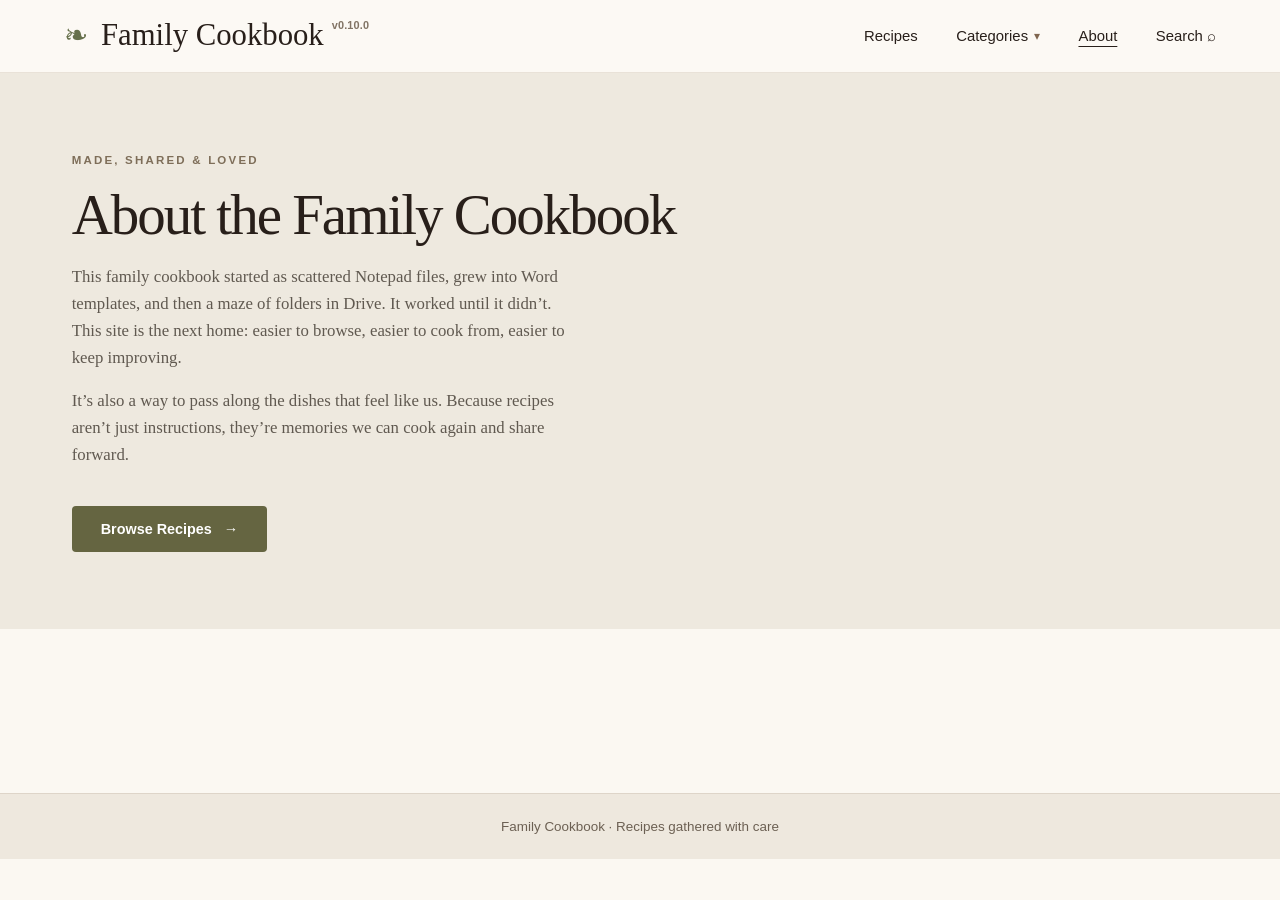
==== commit 00d744e3: "Add family cookbook origin story to About page" ====
--- a/about.html
+++ b/about.html
@@ -48,8 +48,8 @@
       <div class="hero-copy">
         <span class="eyebrow">Made, shared &amp; loved</span>
         <h1 id="aboutTitle">About the Family Cookbook</h1>
-        <p>A collection of family recipes, flavors, and favorites from our kitchen.</p>
-        <p>More about our cookbook is coming soon.</p>
+        <p>This family cookbook started as scattered Notepad files, grew into Word templates, and then a maze of folders in Drive. It worked until it didn’t. This site is the next home: easier to browse, easier to cook from, easier to keep improving.</p>
+        <p>It’s also a way to pass along the dishes that feel like us. Because recipes aren’t just instructions, they’re memories we can cook again and share forward.</p>
         <a class="button" href="./directory.html">Browse Recipes &nbsp; →</a>
       </div>
     </section>
